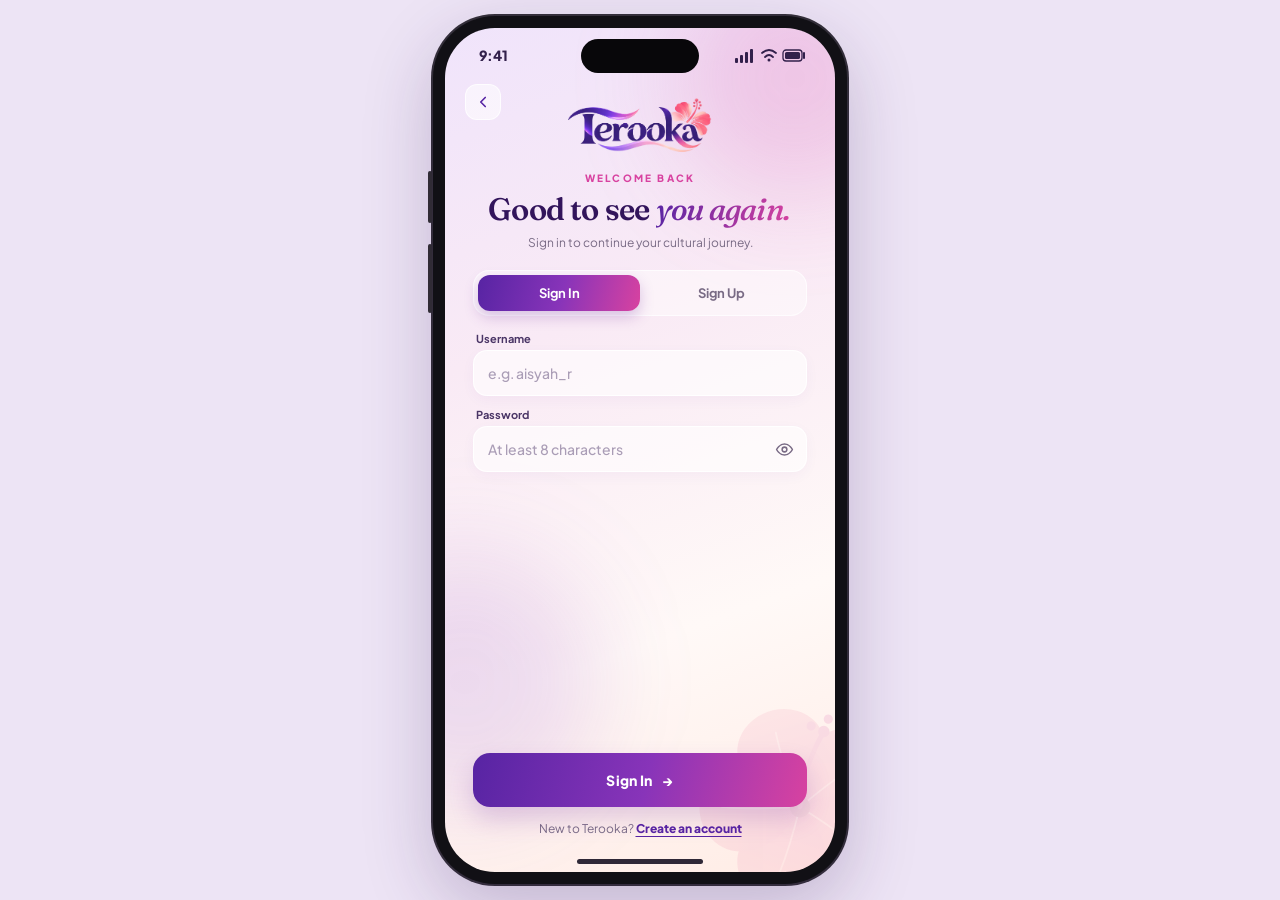
==== auth.html @ eb664b77 "index, auth" ====
<!DOCTYPE html>
<html lang="en">
<head>
  <meta charset="UTF-8">
  <meta name="viewport" content="width=device-width, initial-scale=1, viewport-fit=cover">
  <meta name="theme-color" content="#EDE4F5">

  <title>Sign in — Terooka</title>

  <link rel="preconnect" href="https://fonts.googleapis.com">
  <link rel="preconnect" href="https://fonts.gstatic.com" crossorigin>
  <link href="https://fonts.googleapis.com/css2?family=Fraunces:ital,opsz,wght@0,9..144,400..700;1,9..144,400..700&family=Plus+Jakarta+Sans:wght@400;500;600;700;800&display=swap" rel="stylesheet">

  <style>
    :root {
      --purple: #5724A3;
      --pink: #D842A0;
      --ink: #32204B;
      --muted: #796B85;
      --outer: #EDE4F5;
      --error: #C0224F;
      --serif: 'Fraunces', Georgia, serif;
      --sans: 'Plus Jakarta Sans', sans-serif;
    }

    * { box-sizing: border-box; }
    html, body { margin: 0; min-height: 100%; }

    body {
      background: var(--outer);
      font-family: var(--sans);
      color: var(--ink);
      min-height: 100dvh;
      display: grid;
      place-items: center;
      overflow: hidden;
    }

    /* ===== PHONE FRAME ===== */
    .stage { width: 414px; height: 868px; flex-shrink: 0; transform-origin: center; }

    .phone {
      width: 414px; height: 868px; padding: 12px;
      background: #111015; border-radius: 62px; position: relative;
      box-shadow: 0 24px 70px rgba(54,25,88,.23), 0 0 0 2px #343039;
    }
    .phone::before, .phone::after {
      content: ""; position: absolute; left: -5px; width: 4px;
      background: #302b35; border-radius: 4px;
    }
    .phone::before { top: 155px; height: 52px; }
    .phone::after  { top: 228px; height: 69px; }

    .screen {
      width: 390px; height: 844px; border-radius: 50px;
      position: relative; overflow: hidden;
      background: linear-gradient(160deg, #F0E4FB 0%, #F9EAF5 35%, #FFF9F7 70%, #FFECE5 100%);
    }
    .screen::before, .screen::after {
      content: ""; position: absolute; border-radius: 50%;
      filter: blur(50px); pointer-events: none;
    }
    .screen::before { width: 240px; height: 240px; top: -70px; right: -80px; background: rgba(216,66,160,.20); }
    .screen::after  { width: 260px; height: 260px; bottom: 60px; left: -110px; background: rgba(136,52,185,.15); }

    .bloom {
      position: absolute; z-index: 1; pointer-events: none; height: auto;
      width: 230px; bottom: -50px; right: -80px; opacity: .13; transform: rotate(-18deg);
    }

    .island {
      position: absolute; z-index: 10; top: 11px; left: 50%; transform: translateX(-50%);
      height: 34px; width: 118px; background: #08070a; border-radius: 30px;
    }
    .status {
      position: absolute; top: 18px; left: 34px; right: 30px; z-index: 9;
      display: flex; justify-content: space-between; align-items: center;
      font-size: 14px; font-weight: 800;
    }
    .homebar {
      position: absolute; bottom: 8px; left: 50%; transform: translateX(-50%);
      width: 126px; height: 5px; background: #2F2837; border-radius: 20px; z-index: 5;
    }

    /* ===== CONTENT (scrolls if the keyboard / small screens need it) ===== */
    .content {
      position: relative; z-index: 2; height: 100%;
      display: flex; flex-direction: column; align-items: center;
      padding: 62px 28px 30px;
      overflow-y: auto; scrollbar-width: none;
    }
    .content::-webkit-scrollbar { display: none; }

    .logo { display: block; width: 150px; height: 70px; object-fit: contain; flex-shrink: 0; }

    .heading { text-align: center; margin-top: 12px; }
    .eyebrow {
      font-size: 10px; font-weight: 800; letter-spacing: .22em;
      text-transform: uppercase; color: var(--pink); margin: 0 0 8px;
    }
    h1 {
      font-family: var(--serif); font-size: 31px; font-weight: 600;
      line-height: 1.1; letter-spacing: -.025em; color: #32145B; margin: 0;
    }
    h1 em {
      font-style: italic; font-weight: 500; padding-right: .06em;
      background: linear-gradient(100deg, var(--purple), var(--pink));
      -webkit-background-clip: text; background-clip: text; color: transparent;
    }
    .sub { font-size: 12px; color: var(--muted); margin: 8px 0 0; line-height: 1.5; }

    /* ===== TABS ===== */
    .tabs {
      position: relative; display: grid; grid-template-columns: 1fr 1fr;
      width: 100%; margin-top: 18px; padding: 4px;
      background: rgba(255,255,255,.45); border: 1px solid rgba(255,255,255,.7);
      border-radius: 16px; flex-shrink: 0;
    }
    .tab {
      position: relative; z-index: 1; border: 0; background: none; cursor: pointer;
      font: 700 13px var(--sans); color: var(--muted);
      padding: 10px 0; border-radius: 12px; transition: color .25s;
    }
    .tab[aria-selected="true"] { color: #fff; }
    .tab:focus-visible { outline: 3px solid var(--pink); outline-offset: 2px; }
    .pill {
      position: absolute; top: 4px; bottom: 4px; left: 4px; width: calc(50% - 4px);
      border-radius: 12px;
      background: linear-gradient(105deg, var(--purple), #8834B9 52%, var(--pink));
      box-shadow: 0 6px 14px rgba(112,42,159,.25);
      transition: transform .3s cubic-bezier(.2,.7,.2,1);
    }
    form[data-mode="signup"] ~ .never {}
    .tabs[data-mode="signup"] .pill { transform: translateX(100%); }

    /* ===== FORM ===== */
    form { width: 100%; margin-top: 16px; display: flex; flex-direction: column; gap: 12px; flex: 1; }

    .field label {
      display: block; font-size: 11px; font-weight: 700; margin: 0 0 5px 3px; color: #4a3566;
    }
    .input-wrap { position: relative; }
    .input-wrap input {
      width: 100%; height: 46px; padding: 0 14px;
      font: 500 14px var(--sans); color: var(--ink);
      background: rgba(255,255,255,.6); border: 1.5px solid rgba(255,255,255,.9);
      border-radius: 14px; outline: none;
      box-shadow: 0 4px 14px rgba(87,36,163,.04);
      transition: border-color .2s, box-shadow .2s, background .2s;
    }
    .input-wrap input::placeholder { color: #aa9db6; }
    .input-wrap input:focus {
      background: rgba(255,255,255,.85); border-color: #B77BDB;
      box-shadow: 0 0 0 4px rgba(184,123,219,.18);
    }
    .field.invalid input { border-color: var(--error); }
    .field.invalid input:focus { box-shadow: 0 0 0 4px rgba(192,34,79,.12); }
    .has-toggle input { padding-right: 46px; }

    .toggle {
      position: absolute; top: 50%; right: 6px; transform: translateY(-50%);
      width: 34px; height: 34px; border: 0; background: none; cursor: pointer;
      display: grid; place-items: center; color: var(--muted); border-radius: 10px;
    }
    .toggle:hover { color: var(--purple); }
    .toggle:focus-visible { outline: 3px solid var(--pink); }
    .toggle svg { width: 19px; height: 19px; }

    .err { display: block; min-height: 0; font-size: 10.5px; font-weight: 600; color: var(--error); margin: 4px 0 0 3px; }
    .err:empty { display: none; }

    .signup-only { display: none; }
    form[data-mode="signup"] .signup-only { display: block; }

    .form-msg {
      font-size: 12px; font-weight: 600; text-align: center; color: var(--error);
      background: rgba(192,34,79,.07); border-radius: 12px; padding: 10px 12px;
    }
    .form-msg:empty { display: none; }
    .form-msg.ok { color: #1F7A4D; background: rgba(31,122,77,.09); }

    .cta {
      margin-top: auto; flex-shrink: 0;
      display: flex; justify-content: center; align-items: center; gap: 10px;
      min-height: 54px; width: 100%; border: 0; border-radius: 17px; cursor: pointer;
      background: linear-gradient(105deg, var(--purple), #8834B9 52%, var(--pink));
      color: #fff; font: 800 14px var(--sans); letter-spacing: .01em;
      box-shadow: 0 12px 24px rgba(112,42,159,.2);
      transition: transform .25s, filter .25s, opacity .25s;
    }
    .cta:hover { transform: translateY(-3px); filter: brightness(1.08); }
    .cta:focus-visible { outline: 3px solid var(--pink); outline-offset: 4px; }
    .cta[disabled] { opacity: .65; cursor: wait; transform: none; }

    .switch { text-align: center; font-size: 12px; color: var(--muted); margin: 14px 0 6px; flex-shrink: 0; }
    .switch button {
      border: 0; background: none; padding: 0; cursor: pointer;
      font: 800 12px var(--sans); color: var(--purple);
      text-decoration: underline; text-underline-offset: 3px;
    }
    .back {
      position: absolute; z-index: 6; top: 56px; left: 20px;
      width: 36px; height: 36px; display: grid; place-items: center;
      background: rgba(255,255,255,.55); border: 1px solid rgba(255,255,255,.8);
      border-radius: 12px; color: var(--purple); text-decoration: none;
    }
    .back:hover { background: rgba(255,255,255,.85); }
    .back:focus-visible { outline: 3px solid var(--pink); }
    .back svg { width: 18px; height: 18px; }

    /* ===== MOBILE ===== */
    @media (max-width: 500px) {
      body { display: block; overflow: auto; }
      .stage, .phone { width: 100%; height: 100dvh; transform: none !important; }
      .phone { padding: 0; border-radius: 0; box-shadow: none; }
      .phone::before, .phone::after, .island, .status, .homebar { display: none; }
      .screen { width: 100%; height: 100%; min-height: 650px; border-radius: 0; }
      .content { padding-top: 40px; }
      .back { top: 22px; }
    }

    @media (prefers-reduced-motion: no-preference) {
      .heading, .tabs, form { opacity: 0; transform: translateY(12px); animation: rise .6s cubic-bezier(.2,.7,.2,1) forwards; }
      .tabs { animation-delay: .1s; }
      form { animation-delay: .2s; }
    }
    @keyframes rise { to { opacity: 1; transform: none; } }
    @media (prefers-reduced-motion: reduce) { .pill, .cta, .tab { transition: none; } }
  </style>
</head>

<body>
<div class="stage" id="stage">
  <div class="phone">
    <div class="screen">

      <!-- hibiscus watermark (built by script below) -->
      <svg width="0" height="0" style="position:absolute" aria-hidden="true" focusable="false">
        <defs>
          <linearGradient id="petalGrad" x1="0" y1="1" x2="0" y2="0">
            <stop offset="0" stop-color="#D842A0"/><stop offset="1" stop-color="#F58AA6"/>
          </linearGradient>
          <symbol id="hibiscus" viewBox="0 0 200 200"></symbol>
        </defs>
      </svg>
      <svg class="bloom" viewBox="0 0 200 200" aria-hidden="true"><use href="#hibiscus"/></svg>

      <div class="island"></div>
      <div class="status">
        <span>9:41</span>
        <svg width="70" height="15" viewBox="0 0 70 15" fill="none" aria-label="Signal, Wi-Fi and battery">
          <g fill="#32204B">
            <rect x="0" y="10" width="3" height="5" rx="1"/><rect x="5" y="7" width="3" height="8" rx="1"/>
            <rect x="10" y="4" width="3" height="11" rx="1"/><rect x="15" y="1" width="3" height="14" rx="1"/>
          </g>
          <g stroke="#32204B" stroke-width="1.8" stroke-linecap="round">
            <path d="M27 5Q34-1 41 5"/><path d="M30 9Q34 5 38 9"/>
          </g>
          <circle cx="34" cy="12" r="1.5" fill="#32204B"/>
          <rect x="48" y="2" width="19" height="11" rx="3" stroke="#32204B" stroke-width="1.3"/>
          <rect x="50" y="4" width="15" height="7" rx="1.6" fill="#32204B"/>
          <path d="M69 5v5" stroke="#32204B" stroke-width="2" stroke-linecap="round"/>
        </svg>
      </div>

      <a class="back" href="index.html" aria-label="Back to welcome page">
        <svg viewBox="0 0 24 24" fill="none" stroke="currentColor" stroke-width="2.2" stroke-linecap="round" stroke-linejoin="round"><path d="m15 18-6-6 6-6"/></svg>
      </a>

      <main class="content">
        <img src="img/terooka.png" alt="Terooka" class="logo">

        <header class="heading" aria-live="polite">
          <p class="eyebrow" id="eyebrow">Welcome back</p>
          <h1 id="title">Good to see <em>you again.</em></h1>
          <p class="sub" id="sub">Sign in to continue your cultural journey.</p>
        </header>

        <div class="tabs" id="tabs" role="tablist" aria-label="Account" data-mode="signin">
          <span class="pill" aria-hidden="true"></span>
          <button class="tab" role="tab" id="tab-signin" aria-selected="true" aria-controls="form" type="button" data-mode="signin">Sign In</button>
          <button class="tab" role="tab" id="tab-signup" aria-selected="false" aria-controls="form" type="button" data-mode="signup">Sign Up</button>
        </div>

        <form id="form" role="tabpanel" data-mode="signin" novalidate aria-labelledby="tab-signin">

          <div class="field signup-only" data-field="name">
            <label for="name">Full name</label>
            <div class="input-wrap"><input id="name" name="name" type="text" autocomplete="name" placeholder="e.g. Aisyah Rahman"></div>
            <span class="err" id="err-name"></span>
          </div>

          <div class="field" data-field="username">
            <label for="username">Username</label>
            <div class="input-wrap"><input id="username" name="username" type="text" autocomplete="username" autocapitalize="none" spellcheck="false" placeholder="e.g. aisyah_r"></div>
            <span class="err" id="err-username"></span>
          </div>

          <div class="field signup-only" data-field="email">
            <label for="email">Email</label>
            <div class="input-wrap"><input id="email" name="email" type="email" autocomplete="email" inputmode="email" placeholder="you@example.com"></div>
            <span class="err" id="err-email"></span>
          </div>

          <div class="field" data-field="password">
            <label for="password">Password</label>
            <div class="input-wrap has-toggle">
              <input id="password" name="password" type="password" autocomplete="current-password" placeholder="At least 8 characters">
              <button class="toggle" type="button" aria-label="Show password" data-target="password"></button>
            </div>
            <span class="err" id="err-password"></span>
          </div>

          <div class="field signup-only" data-field="confirm">
            <label for="confirm">Confirm password</label>
            <div class="input-wrap has-toggle">
              <input id="confirm" name="confirm" type="password" autocomplete="new-password" placeholder="Re-enter your password">
              <button class="toggle" type="button" aria-label="Show password" data-target="confirm"></button>
            </div>
            <span class="err" id="err-confirm"></span>
          </div>

          <div class="form-msg" id="msg" role="alert"></div>

          <button class="cta" id="submit" type="submit">Sign In <span aria-hidden="true">→</span></button>
        </form>

        <p class="switch" id="switch">New to Terooka? <button type="button" id="switch-btn">Create an account</button></p>
      </main>

      <div class="homebar"></div>
    </div>
  </div>
</div>

<script>
  (function () {
    'use strict';

    /* ---------- storage keys ---------- */
    var USERS_KEY = 'terooka_users';
    var SESSION_KEY = 'terooka_session';
    var HOME = 'home.html';

    /* ---------- tiny helpers ---------- */
    var $ = function (s, r) { return (r || document).querySelector(s); };
    var $$ = function (s, r) { return Array.prototype.slice.call((r || document).querySelectorAll(s)); };

    function readUsers() {
      try { return JSON.parse(localStorage.getItem(USERS_KEY)) || []; }
      catch (e) { return []; }
    }
    function writeUsers(list) { localStorage.setItem(USERS_KEY, JSON.stringify(list)); }
    function setSession(user) {
      localStorage.setItem(SESSION_KEY, JSON.stringify({ username: user.username, email: user.email, name: user.name, at: Date.now() }));
    }
    function getSession() {
      try { return JSON.parse(localStorage.getItem(SESSION_KEY)); } catch (e) { return null; }
    }

    function makeSalt() {
      if (window.crypto && crypto.getRandomValues) {
        return Array.prototype.map.call(crypto.getRandomValues(new Uint8Array(12)), function (b) {
          return b.toString(16).padStart(2, '0');
        }).join('');
      }
      return Math.random().toString(36).slice(2) + Date.now().toString(36);
    }

    /* SHA-256 with a per-user salt; falls back to a simple hash if SubtleCrypto is unavailable.
       NOTE: localStorage auth is for prototypes only, not real security. */
    function hashPassword(pw, salt) {
      var text = salt + pw;
      if (window.crypto && crypto.subtle && window.TextEncoder) {
        return crypto.subtle.digest('SHA-256', new TextEncoder().encode(text)).then(function (buf) {
          return Array.prototype.map.call(new Uint8Array(buf), function (b) {
            return b.toString(16).padStart(2, '0');
          }).join('');
        });
      }
      var h = 5381;
      for (var i = 0; i < text.length; i++) h = ((h << 5) + h + text.charCodeAt(i)) | 0;
      return Promise.resolve('f' + (h >>> 0).toString(16));
    }

    /* ---------- already signed in? ---------- */
    try { if (getSession()) { location.replace(HOME); return; } } catch (e) {}

    /* ---------- build hibiscus watermark ---------- */
    (function buildBloom() {
      var ns = 'http://www.w3.org/2000/svg';
      var sym = $('#hibiscus');
      var petal = 'M100 100 C62 84 48 40 76 20 C90 10 110 10 124 20 C152 40 138 84 100 100Z';
      var vein = 'M100 98 C98 70 98 50 100 32';
      [0, 72, 144, 216, 288].forEach(function (a) {
        var g = document.createElementNS(ns, 'g');
        g.setAttribute('transform', 'rotate(' + a + ' 100 100)');
        g.innerHTML = '<path d="' + petal + '" fill="url(#petalGrad)"/>' +
          '<path d="' + vein + '" fill="none" stroke="#fff" stroke-opacity=".5" stroke-width="1.5" stroke-linecap="round"/>';
        sym.appendChild(g);
      });
      var stamen = document.createElementNS(ns, 'g');
      stamen.innerHTML = '<circle cx="100" cy="100" r="9" fill="#B02A7E"/>' +
        '<path d="M100 100 C108 80 122 60 140 44" fill="none" stroke="#D842A0" stroke-width="4" stroke-linecap="round"/>' +
        '<g fill="#D842A0"><circle cx="140" cy="44" r="5"/><circle cx="151" cy="52" r="4"/><circle cx="131" cy="36" r="4"/><circle cx="147" cy="35" r="4"/></g>';
      sym.appendChild(stamen);
    })();

    /* ---------- eye icons ---------- */
    var EYE = '<svg viewBox="0 0 24 24" fill="none" stroke="currentColor" stroke-width="1.9" stroke-linecap="round" stroke-linejoin="round"><path d="M2 12s3.6-7 10-7 10 7 10 7-3.6 7-10 7S2 12 2 12Z"/><circle cx="12" cy="12" r="3"/></svg>';
    var EYE_OFF = '<svg viewBox="0 0 24 24" fill="none" stroke="currentColor" stroke-width="1.9" stroke-linecap="round" stroke-linejoin="round"><path d="M17.9 17.9A10.4 10.4 0 0 1 12 19C5.6 19 2 12 2 12a18.6 18.6 0 0 1 4.1-5.2M9.9 5.2A9.9 9.9 0 0 1 12 5c6.4 0 10 7 10 7a18.5 18.5 0 0 1-2.2 3.2M1 1l22 22"/><path d="M9.9 9.9a3 3 0 0 0 4.2 4.2"/></svg>';

    $$('.toggle').forEach(function (btn) {
      btn.innerHTML = EYE;
      btn.addEventListener('click', function () {
        var input = document.getElementById(btn.getAttribute('data-target'));
        var show = input.type === 'password';
        input.type = show ? 'text' : 'password';
        btn.innerHTML = show ? EYE_OFF : EYE;
        btn.setAttribute('aria-label', show ? 'Hide password' : 'Show password');
      });
    });

    /* ---------- mode switching ---------- */
    var form = $('#form'), tabs = $('#tabs'), msg = $('#msg'), submitBtn = $('#submit');
    var COPY = {
      signin: {
        eyebrow: 'Welcome back', title: 'Good to see <em>you again.</em>',
        sub: 'Sign in to continue your cultural journey.',
        btn: 'Sign In', sw: 'New to Terooka? ', swBtn: 'Create an account',
        pwAuto: 'current-password', doc: 'Sign in — Terooka'
      },
      signup: {
        eyebrow: 'Join the journey', title: 'Create your <em>account.</em>',
        sub: 'Save places, plan experiences and keep your travelogue.',
        btn: 'Create Account', sw: 'Already have an account? ', swBtn: 'Sign in',
        pwAuto: 'new-password', doc: 'Sign up — Terooka'
      }
    };

    function clearErrors() {
      $$('.field').forEach(function (f) { f.classList.remove('invalid'); });
      $$('.err').forEach(function (e) { e.textContent = ''; });
      msg.textContent = ''; msg.className = 'form-msg';
    }

    function setMode(mode) {
      var c = COPY[mode];
      form.setAttribute('data-mode', mode);
      tabs.setAttribute('data-mode', mode);
      form.setAttribute('aria-labelledby', 'tab-' + mode);
      $$('.tab').forEach(function (t) { t.setAttribute('aria-selected', String(t.getAttribute('data-mode') === mode)); });
      $('#eyebrow').textContent = c.eyebrow;
      $('#title').innerHTML = c.title;
      $('#sub').textContent = c.sub;
      submitBtn.innerHTML = c.btn + ' <span aria-hidden="true">→</span>';
      $('#switch').firstChild.nodeValue = c.sw;
      $('#switch-btn').textContent = c.swBtn;
      $('#password').setAttribute('autocomplete', c.pwAuto);
      document.title = c.doc;
      clearErrors();
      history.replaceState(null, '', '#' + mode);
    }

    $$('.tab').forEach(function (t) {
      t.addEventListener('click', function () { setMode(t.getAttribute('data-mode')); });
    });
    $('#switch-btn').addEventListener('click', function () {
      setMode(form.getAttribute('data-mode') === 'signin' ? 'signup' : 'signin');
    });

    /* ---------- validation ---------- */
    function fieldError(name, text) {
      var f = $('[data-field="' + name + '"]');
      f.classList.add('invalid');
      $('#err-' + name).textContent = text;
    }

    var EMAIL_RE = /^[^\s@]+@[^\s@]+\.[^\s@]{2,}$/;
    var USER_RE = /^[a-z0-9_.]{3,20}$/;

    function validate(mode, v) {
      var ok = true;
      if (mode === 'signup' && v.name.length < 2) { fieldError('name', 'Please enter your name.'); ok = false; }
      if (mode === 'signup') {
        if (!USER_RE.test(v.username)) { fieldError('username', '3\u201320 characters: letters, numbers, . or _'); ok = false; }
        if (!EMAIL_RE.test(v.email)) { fieldError('email', 'Enter a valid email address.'); ok = false; }
      } else if (!v.username) {
        fieldError('username', 'Enter your username.'); ok = false;
      }
      if (mode === 'signup') {
        if (v.password.length < 8) { fieldError('password', 'Use at least 8 characters.'); ok = false; }
        else if (!/[A-Za-z]/.test(v.password) || !/\d/.test(v.password)) {
          fieldError('password', 'Include at least one letter and one number.'); ok = false;
        }
        if (v.confirm !== v.password) { fieldError('confirm', 'Passwords don\u2019t match.'); ok = false; }
      } else if (!v.password) {
        fieldError('password', 'Enter your password.'); ok = false;
      }
      return ok;
    }

    /* ---------- submit ---------- */
    function busy(on) {
      submitBtn.disabled = on;
      if (on) submitBtn.textContent = 'Please wait…';
    }

    function finish(user) {
      msg.className = 'form-msg ok';
      msg.textContent = 'Welcome, ' + user.name.split(' ')[0] + '! Taking you in…';
      setTimeout(function () { location.href = HOME; }, 700);
    }

    form.addEventListener('submit', function (e) {
      e.preventDefault();
      clearErrors();

      var mode = form.getAttribute('data-mode');
      var v = {
        name: $('#name').value.trim(),
        username: $('#username').value.trim().toLowerCase(),
        email: $('#email').value.trim().toLowerCase(),
        password: $('#password').value,
        confirm: $('#confirm').value
      };
      if (!validate(mode, v)) {
        var first = $('.field.invalid input');
        if (first) first.focus();
        return;
      }

      busy(true);
      var done = function () { busy(false); submitBtn.innerHTML = COPY[mode].btn + ' <span aria-hidden="true">→</span>'; };

      try {
        var users = readUsers();
        var existing = users.filter(function (u) { return u.username === v.username; })[0];

        if (mode === 'signup') {
          if (existing) { fieldError('username', 'That username is already taken.'); done(); return; }
          if (users.some(function (u) { return u.email === v.email; })) {
            fieldError('email', 'An account with this email already exists.'); done(); return;
          }
          var salt = makeSalt();
          hashPassword(v.password, salt).then(function (hash) {
            var user = { name: v.name, username: v.username, email: v.email, salt: salt, hash: hash, createdAt: Date.now() };
            users.push(user);
            writeUsers(users);
            setSession(user);
            finish(user);
          }).catch(function () {
            msg.textContent = 'Something went wrong. Please try again.'; done();
          });
        } else {
          if (!existing) {
            msg.textContent = 'Incorrect email or password.'; done(); return;
          }
          hashPassword(v.password, existing.salt).then(function (hash) {
            if (hash !== existing.hash) {
              msg.textContent = 'Incorrect email or password.'; done(); return;
            }
            setSession(existing);
            finish(existing);
          }).catch(function () {
            msg.textContent = 'Something went wrong. Please try again.'; done();
          });
        }
      } catch (err) {
        msg.textContent = 'Your browser is blocking local storage, so accounts can\u2019t be saved. Turn off private mode and try again.';
        done();
      }
    });

    /* clear a field's error as the user fixes it */
    $$('input').forEach(function (inp) {
      inp.addEventListener('input', function () {
        var f = inp.closest('.field');
        f.classList.remove('invalid');
        $('.err', f).textContent = '';
        msg.textContent = '';
      });
    });

    /* open on the right tab (e.g. auth.html#signup) */
    setMode(location.hash === '#signup' ? 'signup' : 'signin');

    /* ---------- phone scaling (desktop preview) ---------- */
    var stage = $('#stage');
    function fit() {
      if (window.innerWidth <= 500) { stage.style.transform = ''; return; }
      var s = Math.min(1, (window.innerHeight - 28) / 868, (window.innerWidth - 28) / 414);
      stage.style.transform = 'scale(' + s + ')';
    }
    fit();
    window.addEventListener('resize', fit);
  })();
</script>
</body>
</html>
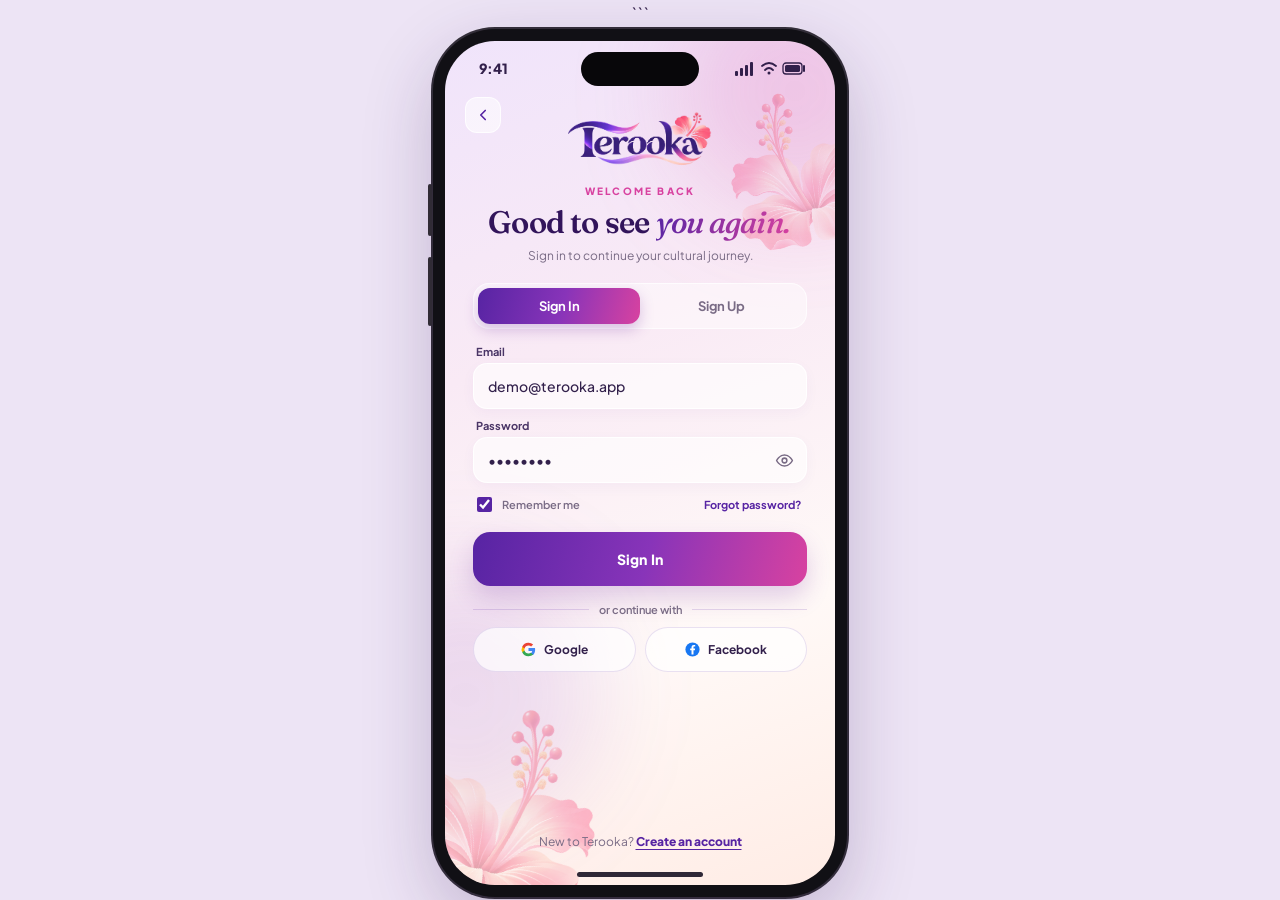
==== commit 96f49373: "hehe" ====
--- a/auth.html
+++ b/auth.html
@@ -1,11 +1,12 @@
+```
+
 <!DOCTYPE html>
 <html lang="en">
 <head>
   <meta charset="UTF-8">
   <meta name="viewport" content="width=device-width, initial-scale=1, viewport-fit=cover">
   <meta name="theme-color" content="#EDE4F5">
-
-  <title>Sign in — Terooka</title>
+  <title>Sign In — Terooka</title>
 
   <link rel="preconnect" href="https://fonts.googleapis.com">
   <link rel="preconnect" href="https://fonts.gstatic.com" crossorigin>
@@ -24,7 +25,11 @@
     }
 
     * { box-sizing: border-box; }
-    html, body { margin: 0; min-height: 100%; }
+
+    html, body {
+      margin: 0;
+      min-height: 100%;
+    }
 
     body {
       background: var(--outer);
@@ -36,196 +41,596 @@
       overflow: hidden;
     }
 
-    /* ===== PHONE FRAME ===== */
-    .stage { width: 414px; height: 868px; flex-shrink: 0; transform-origin: center; }
+    /* PHONE FRAME */
+    .stage {
+      width: 414px;
+      height: 868px;
+      flex-shrink: 0;
+      transform-origin: center;
+    }
 
     .phone {
-      width: 414px; height: 868px; padding: 12px;
-      background: #111015; border-radius: 62px; position: relative;
-      box-shadow: 0 24px 70px rgba(54,25,88,.23), 0 0 0 2px #343039;
-    }
-    .phone::before, .phone::after {
-      content: ""; position: absolute; left: -5px; width: 4px;
-      background: #302b35; border-radius: 4px;
-    }
-    .phone::before { top: 155px; height: 52px; }
-    .phone::after  { top: 228px; height: 69px; }
+      width: 414px;
+      height: 868px;
+      padding: 12px;
+      background: #111015;
+      border-radius: 62px;
+      position: relative;
+      box-shadow: 0 24px 70px rgba(54,25,88,.23),
+      0 0 0 2px #343039;
+    }
+
+    .phone::before,
+    .phone::after {
+      content: "";
+      position: absolute;
+      left: -5px;
+      width: 4px;
+      background: #302b35;
+      border-radius: 4px;
+    }
+
+    .phone::before {
+      top: 155px;
+      height: 52px;
+    }
+
+    .phone::after {
+      top: 228px;
+      height: 69px;
+    }
 
     .screen {
-      width: 390px; height: 844px; border-radius: 50px;
-      position: relative; overflow: hidden;
-      background: linear-gradient(160deg, #F0E4FB 0%, #F9EAF5 35%, #FFF9F7 70%, #FFECE5 100%);
-    }
-    .screen::before, .screen::after {
-      content: ""; position: absolute; border-radius: 50%;
-      filter: blur(50px); pointer-events: none;
-    }
-    .screen::before { width: 240px; height: 240px; top: -70px; right: -80px; background: rgba(216,66,160,.20); }
-    .screen::after  { width: 260px; height: 260px; bottom: 60px; left: -110px; background: rgba(136,52,185,.15); }
-
+      width: 390px;
+      height: 844px;
+      border-radius: 50px;
+      position: relative;
+      overflow: hidden;
+      background: linear-gradient(
+        160deg,
+        #F0E4FB 0%,
+        #F9EAF5 35%,
+        #FFF9F7 70%,
+        #FFECE5 100%
+      );
+    }
+
+    .screen::before,
+    .screen::after {
+      content: "";
+      position: absolute;
+      border-radius: 50%;
+      filter: blur(50px);
+      pointer-events: none;
+    }
+
+    .screen::before {
+      width: 240px;
+      height: 240px;
+      top: -70px;
+      right: -80px;
+      background: rgba(216,66,160,.20);
+    }
+
+    .screen::after {
+      width: 260px;
+      height: 260px;
+      bottom: 60px;
+      left: -110px;
+      background: rgba(136,52,185,.15);
+    }
+
+    /* HIBISCUS BACKGROUND */
     .bloom {
-      position: absolute; z-index: 1; pointer-events: none; height: auto;
-      width: 230px; bottom: -50px; right: -80px; opacity: .13; transform: rotate(-18deg);
-    }
-
+      position: absolute;
+      z-index: 1;
+      pointer-events: none;
+      height: auto;
+      object-fit: contain;
+      user-select: none;
+    }
+
+    .bloom-top {
+      width: 195px;
+      top: 72px;
+      right: -80px;
+      opacity: 0.27;
+      transform: rotate(23deg) scaleX(-1);
+    }
+
+    .bloom-bottom {
+      width: 270px;
+      bottom: -65px;
+      left: -105px;
+      opacity: 0.31;
+      transform: rotate(-22deg);
+    }
+
+    /* PHONE DETAILS */
     .island {
-      position: absolute; z-index: 10; top: 11px; left: 50%; transform: translateX(-50%);
-      height: 34px; width: 118px; background: #08070a; border-radius: 30px;
-    }
+      position: absolute;
+      z-index: 10;
+      top: 11px;
+      left: 50%;
+      transform: translateX(-50%);
+      height: 34px;
+      width: 118px;
+      background: #08070a;
+      border-radius: 30px;
+    }
+
     .status {
-      position: absolute; top: 18px; left: 34px; right: 30px; z-index: 9;
-      display: flex; justify-content: space-between; align-items: center;
-      font-size: 14px; font-weight: 800;
-    }
+      position: absolute;
+      top: 18px;
+      left: 34px;
+      right: 30px;
+      z-index: 9;
+      display: flex;
+      justify-content: space-between;
+      align-items: center;
+      font-size: 14px;
+      font-weight: 800;
+    }
+
     .homebar {
-      position: absolute; bottom: 8px; left: 50%; transform: translateX(-50%);
-      width: 126px; height: 5px; background: #2F2837; border-radius: 20px; z-index: 5;
-    }
-
-    /* ===== CONTENT (scrolls if the keyboard / small screens need it) ===== */
+      position: absolute;
+      bottom: 8px;
+      left: 50%;
+      transform: translateX(-50%);
+      width: 126px;
+      height: 5px;
+      background: #2F2837;
+      border-radius: 20px;
+      z-index: 5;
+    }
+
+    /* CONTENT */
     .content {
-      position: relative; z-index: 2; height: 100%;
-      display: flex; flex-direction: column; align-items: center;
+      position: relative;
+      z-index: 2;
+      height: 100%;
+      display: flex;
+      flex-direction: column;
+      align-items: center;
       padding: 62px 28px 30px;
-      overflow-y: auto; scrollbar-width: none;
-    }
-    .content::-webkit-scrollbar { display: none; }
-
-    .logo { display: block; width: 150px; height: 70px; object-fit: contain; flex-shrink: 0; }
-
-    .heading { text-align: center; margin-top: 12px; }
+      overflow-y: auto;
+      scrollbar-width: none;
+    }
+
+    .content::-webkit-scrollbar {
+      display: none;
+    }
+
+    .logo {
+      display: block;
+      width: 150px;
+      height: 70px;
+      object-fit: contain;
+      flex-shrink: 0;
+    }
+
+    .heading {
+      text-align: center;
+      margin-top: 12px;
+    }
+
     .eyebrow {
-      font-size: 10px; font-weight: 800; letter-spacing: .22em;
-      text-transform: uppercase; color: var(--pink); margin: 0 0 8px;
-    }
+      font-size: 10px;
+      font-weight: 800;
+      letter-spacing: .22em;
+      text-transform: uppercase;
+      color: var(--pink);
+      margin: 0 0 8px;
+    }
+
     h1 {
-      font-family: var(--serif); font-size: 31px; font-weight: 600;
-      line-height: 1.1; letter-spacing: -.025em; color: #32145B; margin: 0;
-    }
+      font-family: var(--serif);
+      font-size: 31px;
+      font-weight: 600;
+      line-height: 1.1;
+      letter-spacing: -.025em;
+      color: #32145B;
+      margin: 0;
+    }
+
     h1 em {
-      font-style: italic; font-weight: 500; padding-right: .06em;
-      background: linear-gradient(100deg, var(--purple), var(--pink));
-      -webkit-background-clip: text; background-clip: text; color: transparent;
-    }
-    .sub { font-size: 12px; color: var(--muted); margin: 8px 0 0; line-height: 1.5; }
-
-    /* ===== TABS ===== */
+      font-style: italic;
+      font-weight: 500;
+      padding-right: .06em;
+      background: linear-gradient(
+        100deg,
+        var(--purple),
+        var(--pink)
+      );
+      -webkit-background-clip: text;
+      background-clip: text;
+      color: transparent;
+    }
+
+    .sub {
+      font-size: 12px;
+      color: var(--muted);
+      margin: 8px 0 0;
+      line-height: 1.5;
+    }
+
+    /* TABS */
     .tabs {
-      position: relative; display: grid; grid-template-columns: 1fr 1fr;
-      width: 100%; margin-top: 18px; padding: 4px;
-      background: rgba(255,255,255,.45); border: 1px solid rgba(255,255,255,.7);
-      border-radius: 16px; flex-shrink: 0;
-    }
+      position: relative;
+      display: grid;
+      grid-template-columns: 1fr 1fr;
+      width: 100%;
+      margin-top: 18px;
+      padding: 4px;
+      background: rgba(255,255,255,.45);
+      border: 1px solid rgba(255,255,255,.7);
+      border-radius: 16px;
+      flex-shrink: 0;
+    }
+
     .tab {
-      position: relative; z-index: 1; border: 0; background: none; cursor: pointer;
-      font: 700 13px var(--sans); color: var(--muted);
-      padding: 10px 0; border-radius: 12px; transition: color .25s;
-    }
-    .tab[aria-selected="true"] { color: #fff; }
-    .tab:focus-visible { outline: 3px solid var(--pink); outline-offset: 2px; }
+      position: relative;
+      z-index: 1;
+      border: 0;
+      background: none;
+      cursor: pointer;
+      font: 700 13px var(--sans);
+      color: var(--muted);
+      padding: 10px 0;
+      border-radius: 12px;
+      transition: color .25s;
+    }
+
+    .tab[aria-selected="true"] {
+      color: #fff;
+    }
+
     .pill {
-      position: absolute; top: 4px; bottom: 4px; left: 4px; width: calc(50% - 4px);
+      position: absolute;
+      top: 4px;
+      bottom: 4px;
+      left: 4px;
+      width: calc(50% - 4px);
       border-radius: 12px;
-      background: linear-gradient(105deg, var(--purple), #8834B9 52%, var(--pink));
+      background: linear-gradient(
+        105deg,
+        var(--purple),
+        #8834B9 52%,
+        var(--pink)
+      );
       box-shadow: 0 6px 14px rgba(112,42,159,.25);
       transition: transform .3s cubic-bezier(.2,.7,.2,1);
     }
-    form[data-mode="signup"] ~ .never {}
-    .tabs[data-mode="signup"] .pill { transform: translateX(100%); }
-
-    /* ===== FORM ===== */
-    form { width: 100%; margin-top: 16px; display: flex; flex-direction: column; gap: 12px; flex: 1; }
+
+    .tabs[data-mode="signup"] .pill {
+      transform: translateX(100%);
+    }
+
+    /* FORM */
+    form {
+      width: 100%;
+      margin-top: 16px;
+      display: flex;
+      flex-direction: column;
+      gap: 10px;
+      flex: 1;
+    }
 
     .field label {
-      display: block; font-size: 11px; font-weight: 700; margin: 0 0 5px 3px; color: #4a3566;
-    }
-    .input-wrap { position: relative; }
+      display: block;
+      font-size: 11px;
+      font-weight: 700;
+      margin: 0 0 5px 3px;
+      color: #4a3566;
+    }
+
+    .input-wrap {
+      position: relative;
+    }
+
     .input-wrap input {
-      width: 100%; height: 46px; padding: 0 14px;
-      font: 500 14px var(--sans); color: var(--ink);
-      background: rgba(255,255,255,.6); border: 1.5px solid rgba(255,255,255,.9);
-      border-radius: 14px; outline: none;
+      width: 100%;
+      height: 46px;
+      padding: 0 14px;
+      font: 500 14px var(--sans);
+      color: var(--ink);
+      background: rgba(255,255,255,.6);
+      border: 1.5px solid rgba(255,255,255,.9);
+      border-radius: 14px;
+      outline: none;
       box-shadow: 0 4px 14px rgba(87,36,163,.04);
-      transition: border-color .2s, box-shadow .2s, background .2s;
-    }
-    .input-wrap input::placeholder { color: #aa9db6; }
+      transition: border-color .2s,
+      box-shadow .2s,
+      background .2s;
+    }
+
+    .input-wrap input::placeholder {
+      color: #aa9db6;
+    }
+
     .input-wrap input:focus {
-      background: rgba(255,255,255,.85); border-color: #B77BDB;
+      background: rgba(255,255,255,.85);
+      border-color: #B77BDB;
       box-shadow: 0 0 0 4px rgba(184,123,219,.18);
     }
-    .field.invalid input { border-color: var(--error); }
-    .field.invalid input:focus { box-shadow: 0 0 0 4px rgba(192,34,79,.12); }
-    .has-toggle input { padding-right: 46px; }
+
+    .field.invalid input {
+      border-color: var(--error);
+    }
+
+    .has-toggle input {
+      padding-right: 46px;
+    }
 
     .toggle {
-      position: absolute; top: 50%; right: 6px; transform: translateY(-50%);
-      width: 34px; height: 34px; border: 0; background: none; cursor: pointer;
-      display: grid; place-items: center; color: var(--muted); border-radius: 10px;
-    }
-    .toggle:hover { color: var(--purple); }
-    .toggle:focus-visible { outline: 3px solid var(--pink); }
-    .toggle svg { width: 19px; height: 19px; }
-
-    .err { display: block; min-height: 0; font-size: 10.5px; font-weight: 600; color: var(--error); margin: 4px 0 0 3px; }
-    .err:empty { display: none; }
-
-    .signup-only { display: none; }
-    form[data-mode="signup"] .signup-only { display: block; }
-
+      position: absolute;
+      top: 50%;
+      right: 6px;
+      transform: translateY(-50%);
+      width: 34px;
+      height: 34px;
+      border: 0;
+      background: none;
+      cursor: pointer;
+      display: grid;
+      place-items: center;
+      color: var(--muted);
+      border-radius: 10px;
+    }
+
+    .toggle svg {
+      width: 19px;
+      height: 19px;
+    }
+
+    .err {
+      display: block;
+      font-size: 10.5px;
+      font-weight: 600;
+      color: var(--error);
+      margin: 4px 0 0 3px;
+    }
+
+    .err:empty {
+      display: none;
+    }
+
+    .signup-only {
+      display: none;
+    }
+
+    form[data-mode="signup"] .signup-only {
+      display: block;
+    }
+
+    /* PRIVACY POLICY */
+    .policy {
+      font-size: 10.5px;
+      color: var(--muted);
+      line-height: 1.6;
+    }
+
+    .policy label {
+      display: flex;
+      align-items: flex-start;
+      gap: 9px;
+      cursor: pointer;
+    }
+
+    .policy input {
+      accent-color: var(--purple);
+      width: 15px;
+      height: 15px;
+      flex: 0 0 15px;
+      margin-top: 2px;
+    }
+
+    .policy a {
+      color: var(--purple);
+      font-weight: 700;
+    }
+
+    /* FORGOT PASSWORD */
+    .forgot-line {
+      text-align: right;
+      margin-top: -4px;
+    }
+
+    .forgot-line button {
+      border: 0;
+      background: none;
+      color: var(--purple);
+      font: 700 11px var(--sans);
+      cursor: pointer;
+    }
+
+    /* MESSAGES */
     .form-msg {
-      font-size: 12px; font-weight: 600; text-align: center; color: var(--error);
-      background: rgba(192,34,79,.07); border-radius: 12px; padding: 10px 12px;
-    }
-    .form-msg:empty { display: none; }
-    .form-msg.ok { color: #1F7A4D; background: rgba(31,122,77,.09); }
-
+      font-size: 12px;
+      font-weight: 600;
+      text-align: center;
+      color: var(--error);
+      background: rgba(192,34,79,.07);
+      border-radius: 12px;
+      padding: 10px 12px;
+    }
+
+    .form-msg:empty {
+      display: none;
+    }
+
+    .form-msg.ok {
+      color: #1F7A4D;
+      background: rgba(31,122,77,.09);
+    }
+
+    /* BUTTON */
     .cta {
-      margin-top: auto; flex-shrink: 0;
-      display: flex; justify-content: center; align-items: center; gap: 10px;
-      min-height: 54px; width: 100%; border: 0; border-radius: 17px; cursor: pointer;
-      background: linear-gradient(105deg, var(--purple), #8834B9 52%, var(--pink));
-      color: #fff; font: 800 14px var(--sans); letter-spacing: .01em;
+      border-radius: 999px;
+      margin-top: 2px;
+      flex-shrink: 0;
+      display: flex;
+      justify-content: center;
+      align-items: center;
+      min-height: 54px;
+      width: 100%;
+      border: 0;
+      border-radius: 17px;
+      cursor: pointer;
+      background: linear-gradient(
+        105deg,
+        var(--purple),
+        #8834B9 52%,
+        var(--pink)
+      );
+      color: #fff;
+      font: 800 14px var(--sans);
+      letter-spacing: .01em;
       box-shadow: 0 12px 24px rgba(112,42,159,.2);
-      transition: transform .25s, filter .25s, opacity .25s;
-    }
-    .cta:hover { transform: translateY(-3px); filter: brightness(1.08); }
-    .cta:focus-visible { outline: 3px solid var(--pink); outline-offset: 4px; }
-    .cta[disabled] { opacity: .65; cursor: wait; transform: none; }
-
-    .switch { text-align: center; font-size: 12px; color: var(--muted); margin: 14px 0 6px; flex-shrink: 0; }
+      transition: transform .25s,
+      filter .25s,
+      opacity .25s;
+    }
+
+    .cta:hover {
+      transform: translateY(-3px);
+      filter: brightness(1.08);
+    }
+
+    .cta:disabled {
+      opacity: .65;
+      cursor: wait;
+    }
+
+    .switch {
+      text-align: center;
+      font-size: 12px;
+      color: var(--muted);
+      margin: 14px 0 6px;
+      flex-shrink: 0;
+    }
+
     .switch button {
-      border: 0; background: none; padding: 0; cursor: pointer;
-      font: 800 12px var(--sans); color: var(--purple);
-      text-decoration: underline; text-underline-offset: 3px;
-    }
+      border: 0;
+      background: none;
+      padding: 0;
+      cursor: pointer;
+      font: 800 12px var(--sans);
+      color: var(--purple);
+      text-decoration: underline;
+      text-underline-offset: 3px;
+    }
+
     .back {
-      position: absolute; z-index: 6; top: 56px; left: 20px;
-      width: 36px; height: 36px; display: grid; place-items: center;
-      background: rgba(255,255,255,.55); border: 1px solid rgba(255,255,255,.8);
-      border-radius: 12px; color: var(--purple); text-decoration: none;
-    }
-    .back:hover { background: rgba(255,255,255,.85); }
-    .back:focus-visible { outline: 3px solid var(--pink); }
-    .back svg { width: 18px; height: 18px; }
-
-    /* ===== MOBILE ===== */
+      position: absolute;
+      z-index: 6;
+      top: 56px;
+      left: 20px;
+      width: 36px;
+      height: 36px;
+      display: grid;
+      place-items: center;
+      background: rgba(255,255,255,.55);
+      border: 1px solid rgba(255,255,255,.8);
+      border-radius: 12px;
+      color: var(--purple);
+      text-decoration: none;
+    }
+
+    .back svg {
+      width: 18px;
+      height: 18px;
+    }
+
+    /* RESPONSIVE */
     @media (max-width: 500px) {
-      body { display: block; overflow: auto; }
-      .stage, .phone { width: 100%; height: 100dvh; transform: none !important; }
-      .phone { padding: 0; border-radius: 0; box-shadow: none; }
-      .phone::before, .phone::after, .island, .status, .homebar { display: none; }
-      .screen { width: 100%; height: 100%; min-height: 650px; border-radius: 0; }
-      .content { padding-top: 40px; }
-      .back { top: 22px; }
+      body {
+        display: block;
+        overflow: auto;
+      }
+
+      .stage,
+      .phone {
+        width: 100%;
+        height: 100dvh;
+        transform: none !important;
+      }
+
+      .phone {
+        padding: 0;
+        border-radius: 0;
+        box-shadow: none;
+      }
+
+      .phone::before,
+      .phone::after,
+      .island,
+      .status,
+      .homebar {
+        display: none;
+      }
+
+      .screen {
+        width: 100%;
+        height: 100%;
+        min-height: 650px;
+        border-radius: 0;
+      }
+
+      .content {
+        padding-top: 40px;
+      }
+
+      .back {
+        top: 22px;
+      }
     }
 
     @media (prefers-reduced-motion: no-preference) {
-      .heading, .tabs, form { opacity: 0; transform: translateY(12px); animation: rise .6s cubic-bezier(.2,.7,.2,1) forwards; }
-      .tabs { animation-delay: .1s; }
-      form { animation-delay: .2s; }
-    }
-    @keyframes rise { to { opacity: 1; transform: none; } }
-    @media (prefers-reduced-motion: reduce) { .pill, .cta, .tab { transition: none; } }
+      .heading,
+      .tabs,
+      form {
+        opacity: 0;
+        transform: translateY(12px);
+        animation: rise .6s cubic-bezier(.2,.7,.2,1) forwards;
+      }
+
+      .tabs {
+        animation-delay: .1s;
+      }
+
+      form {
+        animation-delay: .2s;
+      }
+    }
+
+    @keyframes rise {
+      to {
+        opacity: 1;
+        transform: none;
+      }
+    }
+
+    @media (prefers-reduced-motion: reduce) {
+      .pill,
+      .cta,
+      .tab {
+        transition: none;
+      }
+    }
+
+    /* Sign-in extras */
+    .remember-forgot { display:flex;align-items:center;justify-content:space-between;gap:8px;margin:1px 0 5px; }
+    .remember-row { display:flex;align-items:center;gap:7px;font-size:11px;font-weight:600;color:var(--muted);cursor:pointer; }
+    .remember-row input { width:15px;height:15px;accent-color:var(--purple); }
+    .remember-forgot .forgot-line { margin:0; }
+    .divider-row { display:flex;align-items:center;gap:10px;margin:7px 0 1px; }
+    .divider-line { height:1px;flex:1;background:rgba(87,36,163,.16); }
+    .divider-text {font-size:11px;font-weight:600;color:var(--muted);white-space:nowrap;}
+    .social-row {display:grid;grid-template-columns:1fr 1fr;gap:9px;}
+    .btn-social {min-height:45px;border-radius:999px;border:1px solid rgba(87,36,163,.13);background:rgba(255,255,255,.7);font:700 12px var(--sans);color:var(--ink);cursor:pointer;display:flex;align-items:center;justify-content:center;gap:7px;}
+    .btn-social:hover {background:white;}
+    .btn-social svg {width:17px;height:17px;}
   </style>
 </head>
 
@@ -234,27 +639,36 @@
   <div class="phone">
     <div class="screen">
 
-      <!-- hibiscus watermark (built by script below) -->
-      <svg width="0" height="0" style="position:absolute" aria-hidden="true" focusable="false">
-        <defs>
-          <linearGradient id="petalGrad" x1="0" y1="1" x2="0" y2="0">
-            <stop offset="0" stop-color="#D842A0"/><stop offset="1" stop-color="#F58AA6"/>
-          </linearGradient>
-          <symbol id="hibiscus" viewBox="0 0 200 200"></symbol>
-        </defs>
-      </svg>
-      <svg class="bloom" viewBox="0 0 200 200" aria-hidden="true"><use href="#hibiscus"/></svg>
-
+      <!-- HIBISCUS -->
+      <img
+        class="bloom bloom-top"
+        src="img/hibiscus.png"
+        alt=""
+        aria-hidden="true"
+      >
+
+      <img
+        class="bloom bloom-bottom"
+        src="img/hibiscus.png"
+        alt=""
+        aria-hidden="true"
+      >
+
+      <!-- PHONE STATUS -->
       <div class="island"></div>
+
       <div class="status">
         <span>9:41</span>
-        <svg width="70" height="15" viewBox="0 0 70 15" fill="none" aria-label="Signal, Wi-Fi and battery">
+        <svg width="70" height="15" viewBox="0 0 70 15" fill="none">
           <g fill="#32204B">
-            <rect x="0" y="10" width="3" height="5" rx="1"/><rect x="5" y="7" width="3" height="8" rx="1"/>
-            <rect x="10" y="4" width="3" height="11" rx="1"/><rect x="15" y="1" width="3" height="14" rx="1"/>
+            <rect x="0" y="10" width="3" height="5" rx="1"/>
+            <rect x="5" y="7" width="3" height="8" rx="1"/>
+            <rect x="10" y="4" width="3" height="11" rx="1"/>
+            <rect x="15" y="1" width="3" height="14" rx="1"/>
           </g>
           <g stroke="#32204B" stroke-width="1.8" stroke-linecap="round">
-            <path d="M27 5Q34-1 41 5"/><path d="M30 9Q34 5 38 9"/>
+            <path d="M27 5Q34-1 41 5"/>
+            <path d="M30 9Q34 5 38 9"/>
           </g>
           <circle cx="34" cy="12" r="1.5" fill="#32204B"/>
           <rect x="48" y="2" width="19" height="11" rx="3" stroke="#32204B" stroke-width="1.3"/>
@@ -263,69 +677,200 @@
         </svg>
       </div>
 
-      <a class="back" href="index.html" aria-label="Back to welcome page">
-        <svg viewBox="0 0 24 24" fill="none" stroke="currentColor" stroke-width="2.2" stroke-linecap="round" stroke-linejoin="round"><path d="m15 18-6-6 6-6"/></svg>
+      <!-- BACK -->
+      <a class="back" href="index.html" aria-label="Back">
+        <svg viewBox="0 0 24 24" fill="none"
+             stroke="currentColor" stroke-width="2.2"
+             stroke-linecap="round" stroke-linejoin="round">
+          <path d="m15 18-6-6 6-6"/>
+        </svg>
       </a>
 
       <main class="content">
-        <img src="img/terooka.png" alt="Terooka" class="logo">
-
+
+        <!-- LOGO -->
+        <img
+          src="img/terooka.png"
+          alt="Terooka"
+          class="logo"
+        >
+
+        <!-- HEADING -->
         <header class="heading" aria-live="polite">
           <p class="eyebrow" id="eyebrow">Welcome back</p>
-          <h1 id="title">Good to see <em>you again.</em></h1>
-          <p class="sub" id="sub">Sign in to continue your cultural journey.</p>
+
+          <h1 id="title">
+            Good to see <em>you again.</em>
+          </h1>
+
+          <p class="sub" id="sub">
+            Sign in to continue your cultural journey.
+          </p>
         </header>
 
-        <div class="tabs" id="tabs" role="tablist" aria-label="Account" data-mode="signin">
+        <!-- TABS -->
+        <div class="tabs" id="tabs" role="tablist"
+             aria-label="Account" data-mode="signin">
+
           <span class="pill" aria-hidden="true"></span>
-          <button class="tab" role="tab" id="tab-signin" aria-selected="true" aria-controls="form" type="button" data-mode="signin">Sign In</button>
-          <button class="tab" role="tab" id="tab-signup" aria-selected="false" aria-controls="form" type="button" data-mode="signup">Sign Up</button>
+
+          <button
+            class="tab"
+            id="tab-signin"
+            type="button"
+            role="tab"
+            aria-selected="true"
+            aria-controls="form"
+            data-mode="signin">
+            Sign In
+          </button>
+
+          <button
+            class="tab"
+            id="tab-signup"
+            type="button"
+            role="tab"
+            aria-selected="false"
+            aria-controls="form"
+            data-mode="signup">
+            Sign Up
+          </button>
         </div>
 
-        <form id="form" role="tabpanel" data-mode="signin" novalidate aria-labelledby="tab-signin">
-
+        <!-- FORM -->
+        <form
+          id="form"
+          role="tabpanel"
+          data-mode="signin"
+          novalidate
+          aria-labelledby="tab-signin">
+
+          <!-- FULL NAME -->
           <div class="field signup-only" data-field="name">
             <label for="name">Full name</label>
-            <div class="input-wrap"><input id="name" name="name" type="text" autocomplete="name" placeholder="e.g. Aisyah Rahman"></div>
+            <div class="input-wrap">
+              <input
+                id="name"
+                name="name"
+                type="text"
+                autocomplete="name"
+                placeholder="e.g. Aisyah Rahman"
+              >
+            </div>
             <span class="err" id="err-name"></span>
           </div>
 
-          <div class="field" data-field="username">
-            <label for="username">Username</label>
-            <div class="input-wrap"><input id="username" name="username" type="text" autocomplete="username" autocapitalize="none" spellcheck="false" placeholder="e.g. aisyah_r"></div>
-            <span class="err" id="err-username"></span>
-          </div>
-
-          <div class="field signup-only" data-field="email">
+
+
+          <!-- EMAIL -->
+          <div class="field" data-field="email">
             <label for="email">Email</label>
-            <div class="input-wrap"><input id="email" name="email" type="email" autocomplete="email" inputmode="email" placeholder="you@example.com"></div>
+            <div class="input-wrap">
+              <input
+                id="email"
+                name="email"
+                type="email"
+                autocomplete="email"
+                placeholder="your@email.com"
+                value="demo@terooka.app"
+              >
+            </div>
             <span class="err" id="err-email"></span>
           </div>
 
+          <!-- PASSWORD -->
           <div class="field" data-field="password">
             <label for="password">Password</label>
             <div class="input-wrap has-toggle">
-              <input id="password" name="password" type="password" autocomplete="current-password" placeholder="At least 8 characters">
-              <button class="toggle" type="button" aria-label="Show password" data-target="password"></button>
+              <input
+                id="password"
+                name="password"
+                type="password"
+                autocomplete="current-password"
+                placeholder="Enter password"
+                value="Demo1234"
+              >
+              <button
+                class="toggle"
+                type="button"
+                aria-label="Show password"
+                data-target="password">
+              </button>
             </div>
             <span class="err" id="err-password"></span>
           </div>
 
+          <!-- CONFIRM PASSWORD -->
           <div class="field signup-only" data-field="confirm">
             <label for="confirm">Confirm password</label>
             <div class="input-wrap has-toggle">
-              <input id="confirm" name="confirm" type="password" autocomplete="new-password" placeholder="Re-enter your password">
-              <button class="toggle" type="button" aria-label="Show password" data-target="confirm"></button>
+              <input
+                id="confirm"
+                name="confirm"
+                type="password"
+                autocomplete="new-password"
+                placeholder="Re-enter your password"
+              >
+              <button
+                class="toggle"
+                type="button"
+                aria-label="Show password"
+                data-target="confirm">
+              </button>
             </div>
             <span class="err" id="err-confirm"></span>
           </div>
 
+          <!-- PRIVACY POLICY -->
+          <div class="signup-only policy" id="policy-row">
+            <label>
+              <input type="checkbox" id="policy">
+              <span>
+                  I agree to the
+                  <a href="privacy.html" target="_blank" rel="noopener">
+                    Privacy Policy
+                  </a>
+                  and
+                  <a href="terms.html" target="_blank" rel="noopener">
+                    Terms of Use
+                  </a>.
+                </span>
+            </label>
+            <span class="err" id="err-policy"></span>
+          </div>
+
+          <!-- REMEMBER ME / FORGOT PASSWORD -->
+          <div class="signin-only remember-forgot">
+            <label class="remember-row"><input type="checkbox" id="remember" checked> Remember me</label>
+            <div class="forgot-line"><button type="button" id="forgot">Forgot password?</button></div>
+          </div>
+
+          <!-- MESSAGE -->
           <div class="form-msg" id="msg" role="alert"></div>
 
-          <button class="cta" id="submit" type="submit">Sign In <span aria-hidden="true">→</span></button>
+          <!-- SUBMIT -->
+          <button class="cta" id="submit" type="submit">
+            Sign In
+          </button>
+
+          <div class="signin-only divider-row" aria-label="Other sign in options">
+            <span class="divider-line"></span><span class="divider-text">or continue with</span><span class="divider-line"></span>
+          </div>
+          <div class="signin-only social-row">
+            <button class="btn-social" type="button" data-social="Google"><svg viewBox="0 0 24 24" aria-hidden="true"><path fill="#4285F4" d="M21.35 12.25c0-.78-.07-1.53-.2-2.25H12v4.26h5.23a4.47 4.47 0 0 1-1.94 2.93v2.44h3.14c1.84-1.7 2.92-4.2 2.92-7.38Z"/><path fill="#34A853" d="M12 21.5c2.63 0 4.84-.87 6.45-2.37l-3.14-2.44c-.87.59-1.98.94-3.31.94a5.99 5.99 0 0 1-5.64-4.15H3.13v2.52A9.5 9.5 0 0 0 12 21.5Z"/><path fill="#FBBC05" d="M6.36 13.48a5.7 5.7 0 0 1 0-3.01V7.95H3.13a9.5 9.5 0 0 0 0 8.05l3.23-2.52Z"/><path fill="#EA4335" d="M12 6.37c1.43 0 2.71.49 3.72 1.46l2.79-2.79A9.1 9.1 0 0 0 12 2.5a9.5 9.5 0 0 0-8.87 5.45l3.23 2.52A5.99 5.99 0 0 1 12 6.37Z"/></svg> Google</button>
+            <button class="btn-social" type="button" data-social="Facebook"><svg viewBox="0 0 24 24" aria-hidden="true"><circle cx="12" cy="12" r="10" fill="#1877F2"/><path fill="#fff" d="M13.4 19v-6h2l.3-2.4h-2.3V9.1c0-.7.2-1.2 1.2-1.2h1.2V5.7c-.2 0-1-.1-1.9-.1-2 0-3.3 1.2-3.3 3.4v1.6H8.7V13h1.9v6h2.8Z"/></svg> Facebook</button>
+          </div>
+
         </form>
 
-        <p class="switch" id="switch">New to Terooka? <button type="button" id="switch-btn">Create an account</button></p>
+        <!-- SWITCH -->
+        <p class="switch" id="switch">
+          New to Terooka?
+          <button type="button" id="switch-btn">
+            Create an account
+          </button>
+        </p>
+
       </main>
 
       <div class="homebar"></div>
@@ -337,263 +882,515 @@
   (function () {
     'use strict';
 
-    /* ---------- storage keys ---------- */
-    var USERS_KEY = 'terooka_users';
-    var SESSION_KEY = 'terooka_session';
-    var HOME = 'home.html';
-
-    /* ---------- tiny helpers ---------- */
-    var $ = function (s, r) { return (r || document).querySelector(s); };
-    var $$ = function (s, r) { return Array.prototype.slice.call((r || document).querySelectorAll(s)); };
+    /* STORAGE */
+    const USERS_KEY = 'terooka_users';
+    const SESSION_KEY = 'terooka_session';
+    const HOME = 'home.html';
+
+    const $ = (selector, root = document) =>
+      root.querySelector(selector);
+
+    const $$ = (selector, root = document) =>
+      Array.from(root.querySelectorAll(selector));
 
     function readUsers() {
-      try { return JSON.parse(localStorage.getItem(USERS_KEY)) || []; }
-      catch (e) { return []; }
-    }
-    function writeUsers(list) { localStorage.setItem(USERS_KEY, JSON.stringify(list)); }
+      try {
+        return JSON.parse(localStorage.getItem(USERS_KEY)) || [];
+      } catch {
+        return [];
+      }
+    }
+
+    function writeUsers(users) {
+      localStorage.setItem(USERS_KEY, JSON.stringify(users));
+    }
+
     function setSession(user) {
-      localStorage.setItem(SESSION_KEY, JSON.stringify({ username: user.username, email: user.email, name: user.name, at: Date.now() }));
-    }
+      localStorage.setItem(
+        SESSION_KEY,
+        JSON.stringify({
+          email: user.email,
+          name: user.name,
+          at: Date.now()
+        })
+      );
+    }
+
     function getSession() {
-      try { return JSON.parse(localStorage.getItem(SESSION_KEY)); } catch (e) { return null; }
-    }
-
+      try {
+        return JSON.parse(localStorage.getItem(SESSION_KEY));
+      } catch {
+        return null;
+      }
+    }
+
+    /* PROTOTYPE PASSWORD HASHING */
     function makeSalt() {
       if (window.crypto && crypto.getRandomValues) {
-        return Array.prototype.map.call(crypto.getRandomValues(new Uint8Array(12)), function (b) {
-          return b.toString(16).padStart(2, '0');
-        }).join('');
-      }
-      return Math.random().toString(36).slice(2) + Date.now().toString(36);
-    }
-
-    /* SHA-256 with a per-user salt; falls back to a simple hash if SubtleCrypto is unavailable.
-       NOTE: localStorage auth is for prototypes only, not real security. */
-    function hashPassword(pw, salt) {
-      var text = salt + pw;
+        return Array.from(
+          crypto.getRandomValues(new Uint8Array(12)),
+          byte => byte.toString(16).padStart(2, '0')
+        ).join('');
+      }
+
+      return Math.random().toString(36).slice(2);
+    }
+
+    async function hashPassword(password, salt) {
+      const text = salt + password;
+
       if (window.crypto && crypto.subtle && window.TextEncoder) {
-        return crypto.subtle.digest('SHA-256', new TextEncoder().encode(text)).then(function (buf) {
-          return Array.prototype.map.call(new Uint8Array(buf), function (b) {
-            return b.toString(16).padStart(2, '0');
-          }).join('');
-        });
-      }
-      var h = 5381;
-      for (var i = 0; i < text.length; i++) h = ((h << 5) + h + text.charCodeAt(i)) | 0;
-      return Promise.resolve('f' + (h >>> 0).toString(16));
-    }
-
-    /* ---------- already signed in? ---------- */
-    try { if (getSession()) { location.replace(HOME); return; } } catch (e) {}
-
-    /* ---------- build hibiscus watermark ---------- */
-    (function buildBloom() {
-      var ns = 'http://www.w3.org/2000/svg';
-      var sym = $('#hibiscus');
-      var petal = 'M100 100 C62 84 48 40 76 20 C90 10 110 10 124 20 C152 40 138 84 100 100Z';
-      var vein = 'M100 98 C98 70 98 50 100 32';
-      [0, 72, 144, 216, 288].forEach(function (a) {
-        var g = document.createElementNS(ns, 'g');
-        g.setAttribute('transform', 'rotate(' + a + ' 100 100)');
-        g.innerHTML = '<path d="' + petal + '" fill="url(#petalGrad)"/>' +
-          '<path d="' + vein + '" fill="none" stroke="#fff" stroke-opacity=".5" stroke-width="1.5" stroke-linecap="round"/>';
-        sym.appendChild(g);
-      });
-      var stamen = document.createElementNS(ns, 'g');
-      stamen.innerHTML = '<circle cx="100" cy="100" r="9" fill="#B02A7E"/>' +
-        '<path d="M100 100 C108 80 122 60 140 44" fill="none" stroke="#D842A0" stroke-width="4" stroke-linecap="round"/>' +
-        '<g fill="#D842A0"><circle cx="140" cy="44" r="5"/><circle cx="151" cy="52" r="4"/><circle cx="131" cy="36" r="4"/><circle cx="147" cy="35" r="4"/></g>';
-      sym.appendChild(stamen);
-    })();
-
-    /* ---------- eye icons ---------- */
-    var EYE = '<svg viewBox="0 0 24 24" fill="none" stroke="currentColor" stroke-width="1.9" stroke-linecap="round" stroke-linejoin="round"><path d="M2 12s3.6-7 10-7 10 7 10 7-3.6 7-10 7S2 12 2 12Z"/><circle cx="12" cy="12" r="3"/></svg>';
-    var EYE_OFF = '<svg viewBox="0 0 24 24" fill="none" stroke="currentColor" stroke-width="1.9" stroke-linecap="round" stroke-linejoin="round"><path d="M17.9 17.9A10.4 10.4 0 0 1 12 19C5.6 19 2 12 2 12a18.6 18.6 0 0 1 4.1-5.2M9.9 5.2A9.9 9.9 0 0 1 12 5c6.4 0 10 7 10 7a18.5 18.5 0 0 1-2.2 3.2M1 1l22 22"/><path d="M9.9 9.9a3 3 0 0 0 4.2 4.2"/></svg>';
-
-    $$('.toggle').forEach(function (btn) {
-      btn.innerHTML = EYE;
-      btn.addEventListener('click', function () {
-        var input = document.getElementById(btn.getAttribute('data-target'));
-        var show = input.type === 'password';
+        const buffer = await crypto.subtle.digest(
+          'SHA-256',
+          new TextEncoder().encode(text)
+        );
+
+        return Array.from(
+          new Uint8Array(buffer),
+          byte => byte.toString(16).padStart(2, '0')
+        ).join('');
+      }
+
+      let hash = 5381;
+
+      for (let i = 0; i < text.length; i++) {
+        hash = ((hash << 5) + hash + text.charCodeAt(i)) | 0;
+      }
+
+      return 'f' + (hash >>> 0).toString(16);
+    }
+
+    /* LOCAL DEMO ACCOUNT — prototype only */
+    async function ensureDemoUser() {
+      const users = readUsers();
+      if (users.some(u => u.email === 'demo@terooka.app')) return;
+      const salt = makeSalt();
+      const hash = await hashPassword('Demo1234', salt);
+      users.push({ name: 'Demo Traveller', email: 'demo@terooka.app', salt, hash, createdAt: Date.now() });
+      writeUsers(users);
+    }
+
+    /* REDIRECT IF SIGNED IN */
+    if (getSession()) {
+      window.location.replace(HOME);
+      return;
+    }
+
+    /* PASSWORD VISIBILITY */
+    const EYE = `
+        <svg viewBox="0 0 24 24" fill="none"
+             stroke="currentColor" stroke-width="1.9"
+             stroke-linecap="round" stroke-linejoin="round">
+          <path d="M2 12s3.6-7 10-7 10 7 10 7-3.6 7-10 7S2 12 2 12Z"/>
+          <circle cx="12" cy="12" r="3"/>
+        </svg>
+      `;
+
+    const EYE_OFF = `
+        <svg viewBox="0 0 24 24" fill="none"
+             stroke="currentColor" stroke-width="1.9"
+             stroke-linecap="round" stroke-linejoin="round">
+          <path d="M17.9 17.9A10.4 10.4 0 0 1 12 19C5.6 19 2 12 2 12a18.6 18.6 0 0 1 4.1-5.2M9.9 5.2A9.9 9.9 0 0 1 12 5c6.4 0 10 7 10 7a18.5 18.5 0 0 1-2.2 3.2M1 1l22 22"/>
+        </svg>
+      `;
+
+    $$('.toggle').forEach(button => {
+      button.innerHTML = EYE;
+
+      button.addEventListener('click', () => {
+        const input = document.getElementById(
+          button.dataset.target
+        );
+
+        const show = input.type === 'password';
+
         input.type = show ? 'text' : 'password';
-        btn.innerHTML = show ? EYE_OFF : EYE;
-        btn.setAttribute('aria-label', show ? 'Hide password' : 'Show password');
+        button.innerHTML = show ? EYE_OFF : EYE;
+        button.setAttribute(
+          'aria-label',
+          show ? 'Hide password' : 'Show password'
+        );
       });
     });
 
-    /* ---------- mode switching ---------- */
-    var form = $('#form'), tabs = $('#tabs'), msg = $('#msg'), submitBtn = $('#submit');
-    var COPY = {
+    /* FORM MODES */
+    const form = $('#form');
+    const tabs = $('#tabs');
+    const msg = $('#msg');
+    const submitBtn = $('#submit');
+
+    const COPY = {
       signin: {
-        eyebrow: 'Welcome back', title: 'Good to see <em>you again.</em>',
+        eyebrow: 'Welcome back',
+        title: 'Good to see <em>you again.</em>',
         sub: 'Sign in to continue your cultural journey.',
-        btn: 'Sign In', sw: 'New to Terooka? ', swBtn: 'Create an account',
-        pwAuto: 'current-password', doc: 'Sign in — Terooka'
+        btn: 'Sign In',
+        sw: 'New to Terooka? ',
+        swBtn: 'Create an account',
+        pwAuto: 'current-password',
+        doc: 'Sign In — Terooka'
       },
+
       signup: {
-        eyebrow: 'Join the journey', title: 'Create your <em>account.</em>',
+        eyebrow: 'Join the journey',
+        title: 'Create your <em>account.</em>',
         sub: 'Save places, plan experiences and keep your travelogue.',
-        btn: 'Create Account', sw: 'Already have an account? ', swBtn: 'Sign in',
-        pwAuto: 'new-password', doc: 'Sign up — Terooka'
+        btn: 'Create Account',
+        sw: 'Already have an account? ',
+        swBtn: 'Sign in',
+        pwAuto: 'new-password',
+        doc: 'Sign Up — Terooka'
       }
     };
 
     function clearErrors() {
-      $$('.field').forEach(function (f) { f.classList.remove('invalid'); });
-      $$('.err').forEach(function (e) { e.textContent = ''; });
-      msg.textContent = ''; msg.className = 'form-msg';
+      $$('.field').forEach(field => {
+        field.classList.remove('invalid');
+      });
+
+      $$('.err').forEach(error => {
+        error.textContent = '';
+      });
+
+      msg.textContent = '';
+      msg.className = 'form-msg';
     }
 
     function setMode(mode) {
-      var c = COPY[mode];
-      form.setAttribute('data-mode', mode);
-      tabs.setAttribute('data-mode', mode);
+      const content = COPY[mode];
+
+      const previousMode = form.dataset.mode;
+      form.dataset.mode = mode;
+      tabs.dataset.mode = mode;
+      if (previousMode !== mode) {
+        $('#password').value = mode === 'signin' ? 'Demo1234' : '';
+        $('#email').value = mode === 'signin' ? (localStorage.getItem('terooka_remembered_email') || 'demo@terooka.app') : '';
+      }
       form.setAttribute('aria-labelledby', 'tab-' + mode);
-      $$('.tab').forEach(function (t) { t.setAttribute('aria-selected', String(t.getAttribute('data-mode') === mode)); });
-      $('#eyebrow').textContent = c.eyebrow;
-      $('#title').innerHTML = c.title;
-      $('#sub').textContent = c.sub;
-      submitBtn.innerHTML = c.btn + ' <span aria-hidden="true">→</span>';
-      $('#switch').firstChild.nodeValue = c.sw;
-      $('#switch-btn').textContent = c.swBtn;
-      $('#password').setAttribute('autocomplete', c.pwAuto);
-      document.title = c.doc;
+
+      $$('.tab').forEach(tab => {
+        tab.setAttribute(
+          'aria-selected',
+          String(tab.dataset.mode === mode)
+        );
+      });
+
+      $('#eyebrow').textContent = content.eyebrow;
+      $('#title').innerHTML = content.title;
+      $('#sub').textContent = content.sub;
+
+      submitBtn.textContent = content.btn;
+
+      $('#switch').firstChild.nodeValue = content.sw;
+      $('#switch-btn').textContent = content.swBtn;
+
+      $('#password').setAttribute(
+        'autocomplete',
+        content.pwAuto
+      );
+
+      $('#policy-row').style.display =
+        mode === 'signup' ? 'block' : 'none';
+
+      $$('.signin-only').forEach(node => {
+        node.style.display = mode === 'signin' ? (node.classList.contains('social-row') ? 'grid' : node.classList.contains('remember-forgot') || node.classList.contains('divider-row') ? 'flex' : 'block') : 'none';
+      });
+
+      document.title = content.doc;
+
       clearErrors();
+
       history.replaceState(null, '', '#' + mode);
     }
 
-    $$('.tab').forEach(function (t) {
-      t.addEventListener('click', function () { setMode(t.getAttribute('data-mode')); });
+    $$('.tab').forEach(tab => {
+      tab.addEventListener('click', () => {
+        setMode(tab.dataset.mode);
+      });
     });
-    $('#switch-btn').addEventListener('click', function () {
-      setMode(form.getAttribute('data-mode') === 'signin' ? 'signup' : 'signin');
+
+    $('#switch-btn').addEventListener('click', () => {
+      setMode(
+        form.dataset.mode === 'signin' ? 'signup' : 'signin'
+      );
     });
 
-    /* ---------- validation ---------- */
-    function fieldError(name, text) {
-      var f = $('[data-field="' + name + '"]');
-      f.classList.add('invalid');
-      $('#err-' + name).textContent = text;
-    }
-
-    var EMAIL_RE = /^[^\s@]+@[^\s@]+\.[^\s@]{2,}$/;
-    var USER_RE = /^[a-z0-9_.]{3,20}$/;
-
-    function validate(mode, v) {
-      var ok = true;
-      if (mode === 'signup' && v.name.length < 2) { fieldError('name', 'Please enter your name.'); ok = false; }
+    /* FORGOT PASSWORD — DEMO */
+    $('#forgot').addEventListener('click', () => {
+      msg.className = 'form-msg';
+      msg.textContent =
+        'Password reset requires a verified email service. ' +
+        'This prototype cannot securely reset passwords yet.';
+
+      msg.scrollIntoView({
+        block: 'nearest',
+        behavior: 'smooth'
+      });
+    });
+
+    /* VALIDATION */
+    const EMAIL_RE = /^[^\s@]+@[^\s@]+\.[^\s@]{2,}$/;
+
+    function fieldError(name, message) {
+      const field = document.querySelector(
+        '[data-field="' + name + '"]'
+      );
+
+      if (field) {
+        field.classList.add('invalid');
+      }
+
+      const error = $('#err-' + name);
+
+      if (error) {
+        error.textContent = message;
+      }
+    }
+
+    function validate(mode, values) {
+      let valid = true;
+
       if (mode === 'signup') {
-        if (!USER_RE.test(v.username)) { fieldError('username', '3\u201320 characters: letters, numbers, . or _'); ok = false; }
-        if (!EMAIL_RE.test(v.email)) { fieldError('email', 'Enter a valid email address.'); ok = false; }
-      } else if (!v.username) {
-        fieldError('username', 'Enter your username.'); ok = false;
-      }
-      if (mode === 'signup') {
-        if (v.password.length < 8) { fieldError('password', 'Use at least 8 characters.'); ok = false; }
-        else if (!/[A-Za-z]/.test(v.password) || !/\d/.test(v.password)) {
-          fieldError('password', 'Include at least one letter and one number.'); ok = false;
+        if (values.name.length < 2) {
+          fieldError('name', 'Please enter your full name.');
+          valid = false;
         }
-        if (v.confirm !== v.password) { fieldError('confirm', 'Passwords don\u2019t match.'); ok = false; }
-      } else if (!v.password) {
-        fieldError('password', 'Enter your password.'); ok = false;
-      }
-      return ok;
-    }
-
-    /* ---------- submit ---------- */
-    function busy(on) {
-      submitBtn.disabled = on;
-      if (on) submitBtn.textContent = 'Please wait…';
-    }
-
+
+        if (!EMAIL_RE.test(values.email)) {
+          fieldError('email', 'Enter a valid email address.');
+          valid = false;
+        }
+
+        if (!$('#policy').checked) {
+          $('#err-policy').textContent =
+            'Please agree to the Privacy Policy and Terms of Use.';
+          valid = false;
+        }
+
+        if (values.password.length < 8) {
+          fieldError(
+            'password',
+            'Password must contain at least 8 characters.'
+          );
+          valid = false;
+        } else if (
+          !/[A-Za-z]/.test(values.password) ||
+          !/\d/.test(values.password)
+        ) {
+          fieldError(
+            'password',
+            'Include at least one letter and one number.'
+          );
+          valid = false;
+        }
+
+        if (values.confirm !== values.password) {
+          fieldError('confirm', 'Passwords do not match.');
+          valid = false;
+        }
+
+      } else {
+        if (!EMAIL_RE.test(values.email)) {
+          fieldError('email', 'Enter a valid email address.');
+          valid = false;
+        }
+
+        if (!values.password) {
+          fieldError('password', 'Enter your password.');
+          valid = false;
+        }
+      }
+
+      return valid;
+    }
+
+    /* SUBMIT BUTTON STATE */
+    function busy(isBusy) {
+      submitBtn.disabled = isBusy;
+
+      if (isBusy) {
+        submitBtn.textContent = 'Please wait…';
+      } else {
+        submitBtn.textContent = COPY[form.dataset.mode].btn;
+      }
+    }
+
+    /* SUCCESS */
     function finish(user) {
       msg.className = 'form-msg ok';
-      msg.textContent = 'Welcome, ' + user.name.split(' ')[0] + '! Taking you in…';
-      setTimeout(function () { location.href = HOME; }, 700);
-    }
-
-    form.addEventListener('submit', function (e) {
-      e.preventDefault();
+
+      msg.textContent =
+        'Welcome, ' +
+        user.name.split(' ')[0] +
+        '! Taking you in…';
+
+      setTimeout(() => {
+        window.location.href = HOME;
+      }, 700);
+    }
+
+    /* SIGN IN / SIGN UP */
+    form.addEventListener('submit', async event => {
+      event.preventDefault();
+
       clearErrors();
 
-      var mode = form.getAttribute('data-mode');
-      var v = {
+      const mode = form.dataset.mode;
+
+      const values = {
         name: $('#name').value.trim(),
-        username: $('#username').value.trim().toLowerCase(),
         email: $('#email').value.trim().toLowerCase(),
         password: $('#password').value,
         confirm: $('#confirm').value
       };
-      if (!validate(mode, v)) {
-        var first = $('.field.invalid input');
-        if (first) first.focus();
+
+      if (!validate(mode, values)) {
+        const firstInvalid = $('.field.invalid input');
+
+        if (firstInvalid) {
+          firstInvalid.focus();
+        }
+
         return;
       }
 
       busy(true);
-      var done = function () { busy(false); submitBtn.innerHTML = COPY[mode].btn + ' <span aria-hidden="true">→</span>'; };
 
       try {
-        var users = readUsers();
-        var existing = users.filter(function (u) { return u.username === v.username; })[0];
+        await ensureDemoUser();
+        const users = readUsers();
+
+        const existing = users.find(
+          user => user.email === values.email
+        );
 
         if (mode === 'signup') {
-          if (existing) { fieldError('username', 'That username is already taken.'); done(); return; }
-          if (users.some(function (u) { return u.email === v.email; })) {
-            fieldError('email', 'An account with this email already exists.'); done(); return;
+
+          if (users.some(
+            user => user.email === values.email
+          )) {
+            fieldError(
+              'email',
+              'An account with this email already exists.'
+            );
+            return;
           }
-          var salt = makeSalt();
-          hashPassword(v.password, salt).then(function (hash) {
-            var user = { name: v.name, username: v.username, email: v.email, salt: salt, hash: hash, createdAt: Date.now() };
-            users.push(user);
-            writeUsers(users);
-            setSession(user);
-            finish(user);
-          }).catch(function () {
-            msg.textContent = 'Something went wrong. Please try again.'; done();
-          });
+
+          const salt = makeSalt();
+          const hash = await hashPassword(
+            values.password,
+            salt
+          );
+
+          const user = {
+            name: values.name,
+            email: values.email,
+            salt,
+            hash,
+            createdAt: Date.now()
+          };
+
+          users.push(user);
+          writeUsers(users);
+          setSession(user);
+          finish(user);
+
         } else {
+
           if (!existing) {
-            msg.textContent = 'Incorrect email or password.'; done(); return;
+            msg.textContent = 'Incorrect email or password.';
+            return;
           }
-          hashPassword(v.password, existing.salt).then(function (hash) {
-            if (hash !== existing.hash) {
-              msg.textContent = 'Incorrect email or password.'; done(); return;
-            }
-            setSession(existing);
-            finish(existing);
-          }).catch(function () {
-            msg.textContent = 'Something went wrong. Please try again.'; done();
-          });
+
+          const hash = await hashPassword(
+            values.password,
+            existing.salt
+          );
+
+          if (hash !== existing.hash) {
+            msg.textContent = 'Incorrect email or password.';
+            return;
+          }
+
+          setSession(existing);
+          finish(existing);
         }
-      } catch (err) {
-        msg.textContent = 'Your browser is blocking local storage, so accounts can\u2019t be saved. Turn off private mode and try again.';
-        done();
+
+      } catch (error) {
+        msg.textContent =
+          'Something went wrong. Please check that browser storage is enabled.';
+        console.error(error);
+
+      } finally {
+        busy(false);
       }
     });
 
-    /* clear a field's error as the user fixes it */
-    $$('input').forEach(function (inp) {
-      inp.addEventListener('input', function () {
-        var f = inp.closest('.field');
-        f.classList.remove('invalid');
-        $('.err', f).textContent = '';
+    /* CLEAR INPUT ERRORS */
+    $$('input').forEach(input => {
+      input.addEventListener('input', () => {
+        const field = input.closest('.field');
+
+        if (field) {
+          field.classList.remove('invalid');
+
+          const error = $('.err', field);
+
+          if (error) {
+            error.textContent = '';
+          }
+        }
+
+        if (input.id === 'policy') {
+          $('#err-policy').textContent = '';
+        }
+
         msg.textContent = '';
       });
     });
 
-    /* open on the right tab (e.g. auth.html#signup) */
-    setMode(location.hash === '#signup' ? 'signup' : 'signin');
-
-    /* ---------- phone scaling (desktop preview) ---------- */
-    var stage = $('#stage');
+    $('#policy').addEventListener('change', () => {
+      $('#err-policy').textContent = '';
+    });
+
+    ensureDemoUser().catch(console.error);
+
+    // Remember the email only, never the password.
+    const rememberedEmail = localStorage.getItem('terooka_remembered_email');
+    if (rememberedEmail) $('#email').value = rememberedEmail;
+    $$('.btn-social').forEach(button => button.addEventListener('click', () => {
+      msg.className = 'form-msg';
+      msg.textContent = button.dataset.social + ' sign-in is a demo placeholder. Connect OAuth to enable it.';
+    }));
+
+    /* INITIAL TAB */
+    setMode(
+      window.location.hash === '#signup'
+        ? 'signup'
+        : 'signin'
+    );
+
+    /* DESKTOP PHONE SCALING */
+    const stage = $('#stage');
+
     function fit() {
-      if (window.innerWidth <= 500) { stage.style.transform = ''; return; }
-      var s = Math.min(1, (window.innerHeight - 28) / 868, (window.innerWidth - 28) / 414);
-      stage.style.transform = 'scale(' + s + ')';
-    }
+      if (window.innerWidth <= 500) {
+        stage.style.transform = '';
+        return;
+      }
+
+      const scale = Math.min(
+        1,
+        (window.innerHeight - 28) / 868,
+        (window.innerWidth - 28) / 414
+      );
+
+      stage.style.transform = `scale(${scale})`;
+    }
+
     fit();
     window.addEventListener('resize', fit);
+
   })();
 </script>
 </body>
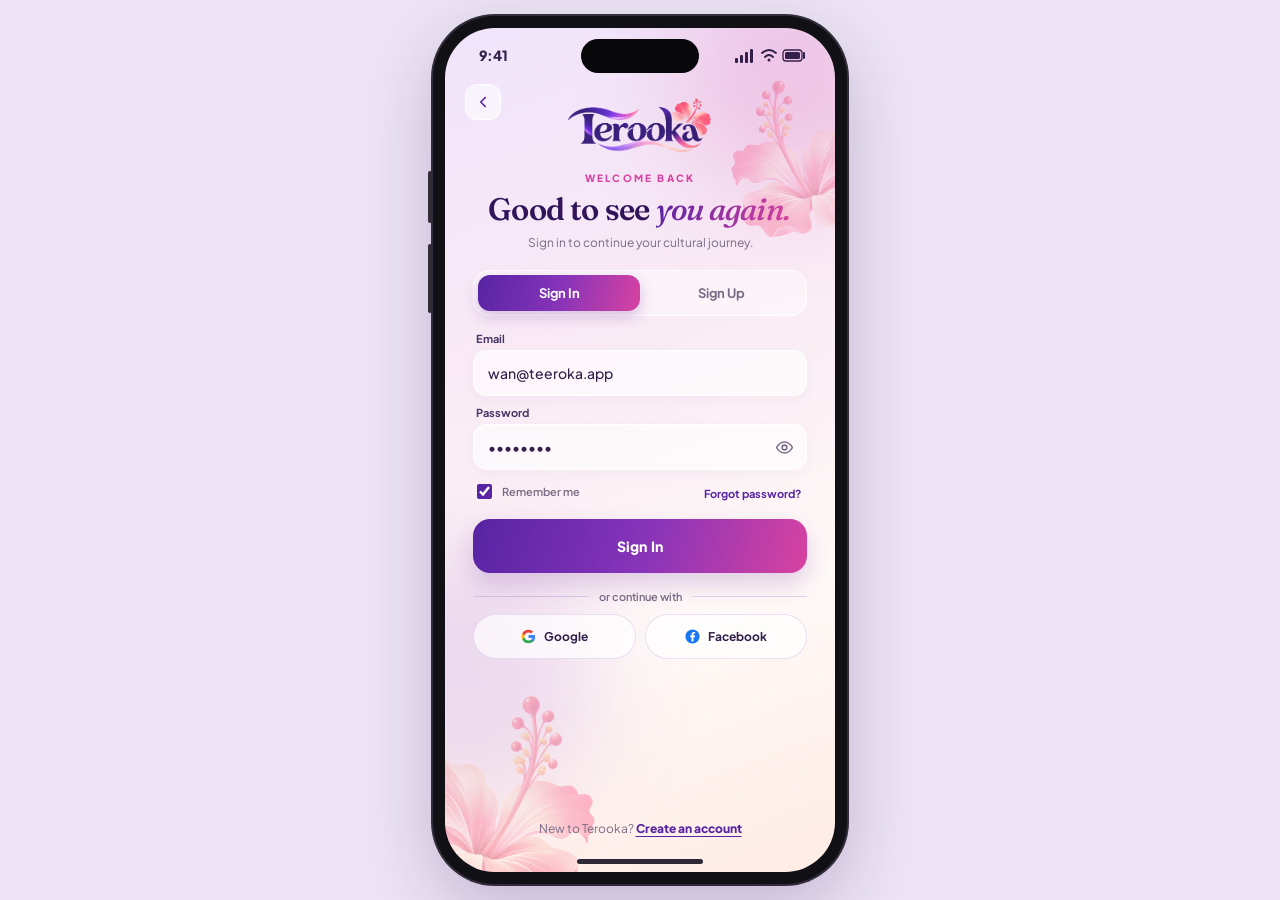
==== commit 8d8fba7f: "update" ====
--- a/auth.html
+++ b/auth.html
@@ -1,5 +1,3 @@
-```
-
 <!DOCTYPE html>
 <html lang="en">
 <head>
@@ -772,7 +770,7 @@
                 type="email"
                 autocomplete="email"
                 placeholder="your@email.com"
-                value="demo@terooka.app"
+                value="wan@teeroka.app"
               >
             </div>
             <span class="err" id="err-email"></span>
@@ -788,7 +786,7 @@
                 type="password"
                 autocomplete="current-password"
                 placeholder="Enter password"
-                value="Demo1234"
+                value="wan12345"
               >
               <button
                 class="toggle"
@@ -878,6 +876,7 @@
   </div>
 </div>
 
+<script src="user-store.js"></script>
 <script>
   (function () {
     'use strict';
@@ -906,11 +905,13 @@
     }
 
     function setSession(user) {
+      const saved = window.TerookaUser ? TerookaUser.read(user.email) : {};
+      const displayName = saved.name && saved.name !== 'Demo Traveller' && saved.name !== 'Demo' ? saved.name : user.name;
       localStorage.setItem(
         SESSION_KEY,
         JSON.stringify({
           email: user.email,
-          name: user.name,
+          name: displayName,
           at: Date.now()
         })
       );
@@ -960,18 +961,37 @@
       return 'f' + (hash >>> 0).toString(16);
     }
 
-    /* LOCAL DEMO ACCOUNT — prototype only */
-    async function ensureDemoUser() {
-      const users = readUsers();
-      if (users.some(u => u.email === 'demo@terooka.app')) return;
+    /* WAN PROTOTYPE ACCOUNT — local demo only */
+    async function ensureWanUser() {
+      const users = readUsers().filter(u => u.email !== 'demo@terooka.app');
+      const email = 'wan@teeroka.app';
+      let user = users.find(u => u.email === email);
       const salt = makeSalt();
-      const hash = await hashPassword('Demo1234', salt);
-      users.push({ name: 'Demo Traveller', email: 'demo@terooka.app', salt, hash, createdAt: Date.now() });
+      const hash = await hashPassword('wan12345', salt);
+      if (!user) {
+        user = { name: 'Wan', email, salt, hash, createdAt: Date.now() };
+        users.push(user);
+      }
       writeUsers(users);
-    }
-
-    /* REDIRECT IF SIGNED IN */
-    if (getSession()) {
+      // Merge profile fields, never overwrite interests, avatar, journals, etc.
+      if (window.TerookaUser) {
+        const profile = TerookaUser.read(email);
+        if (!profile.name || /^demo( traveller)?$/i.test(profile.name)) {
+          TerookaUser.save(email, { name: 'Wan' });
+        }
+      }
+    }
+
+    /* Do not keep redirecting to an old Demo session */
+    const existingSession = getSession();
+    if (existingSession && existingSession.email === 'demo@terooka.app') {
+      localStorage.removeItem(SESSION_KEY);
+    } else if (existingSession) {
+      if (existingSession.email === 'wan@teeroka.app') {
+        const saved = window.TerookaUser ? TerookaUser.read(existingSession.email) : {};
+        existingSession.name = saved.name && !/^demo( traveller)?$/i.test(saved.name) ? saved.name : 'Wan';
+        localStorage.setItem(SESSION_KEY, JSON.stringify(existingSession));
+      }
       window.location.replace(HOME);
       return;
     }
@@ -1063,8 +1083,8 @@
       form.dataset.mode = mode;
       tabs.dataset.mode = mode;
       if (previousMode !== mode) {
-        $('#password').value = mode === 'signin' ? 'Demo1234' : '';
-        $('#email').value = mode === 'signin' ? (localStorage.getItem('terooka_remembered_email') || 'demo@terooka.app') : '';
+        $('#password').value = mode === 'signin' ? 'wan12345' : '';
+        $('#email').value = mode === 'signin' ? ((localStorage.getItem('terooka_remembered_email') === 'demo@terooka.app' ? 'wan@teeroka.app' : (localStorage.getItem('terooka_remembered_email') || 'wan@teeroka.app'))) : '';
       }
       form.setAttribute('aria-labelledby', 'tab-' + mode);
 
@@ -1257,7 +1277,7 @@
       busy(true);
 
       try {
-        await ensureDemoUser();
+        await ensureWanUser();
         const users = readUsers();
 
         const existing = users.find(
@@ -1353,11 +1373,11 @@
       $('#err-policy').textContent = '';
     });
 
-    ensureDemoUser().catch(console.error);
+    ensureWanUser().catch(console.error);
 
     // Remember the email only, never the password.
     const rememberedEmail = localStorage.getItem('terooka_remembered_email');
-    if (rememberedEmail) $('#email').value = rememberedEmail;
+    if (rememberedEmail && rememberedEmail !== 'demo@terooka.app') $('#email').value = rememberedEmail;
     $$('.btn-social').forEach(button => button.addEventListener('click', () => {
       msg.className = 'form-msg';
       msg.textContent = button.dataset.social + ' sign-in is a demo placeholder. Connect OAuth to enable it.';
